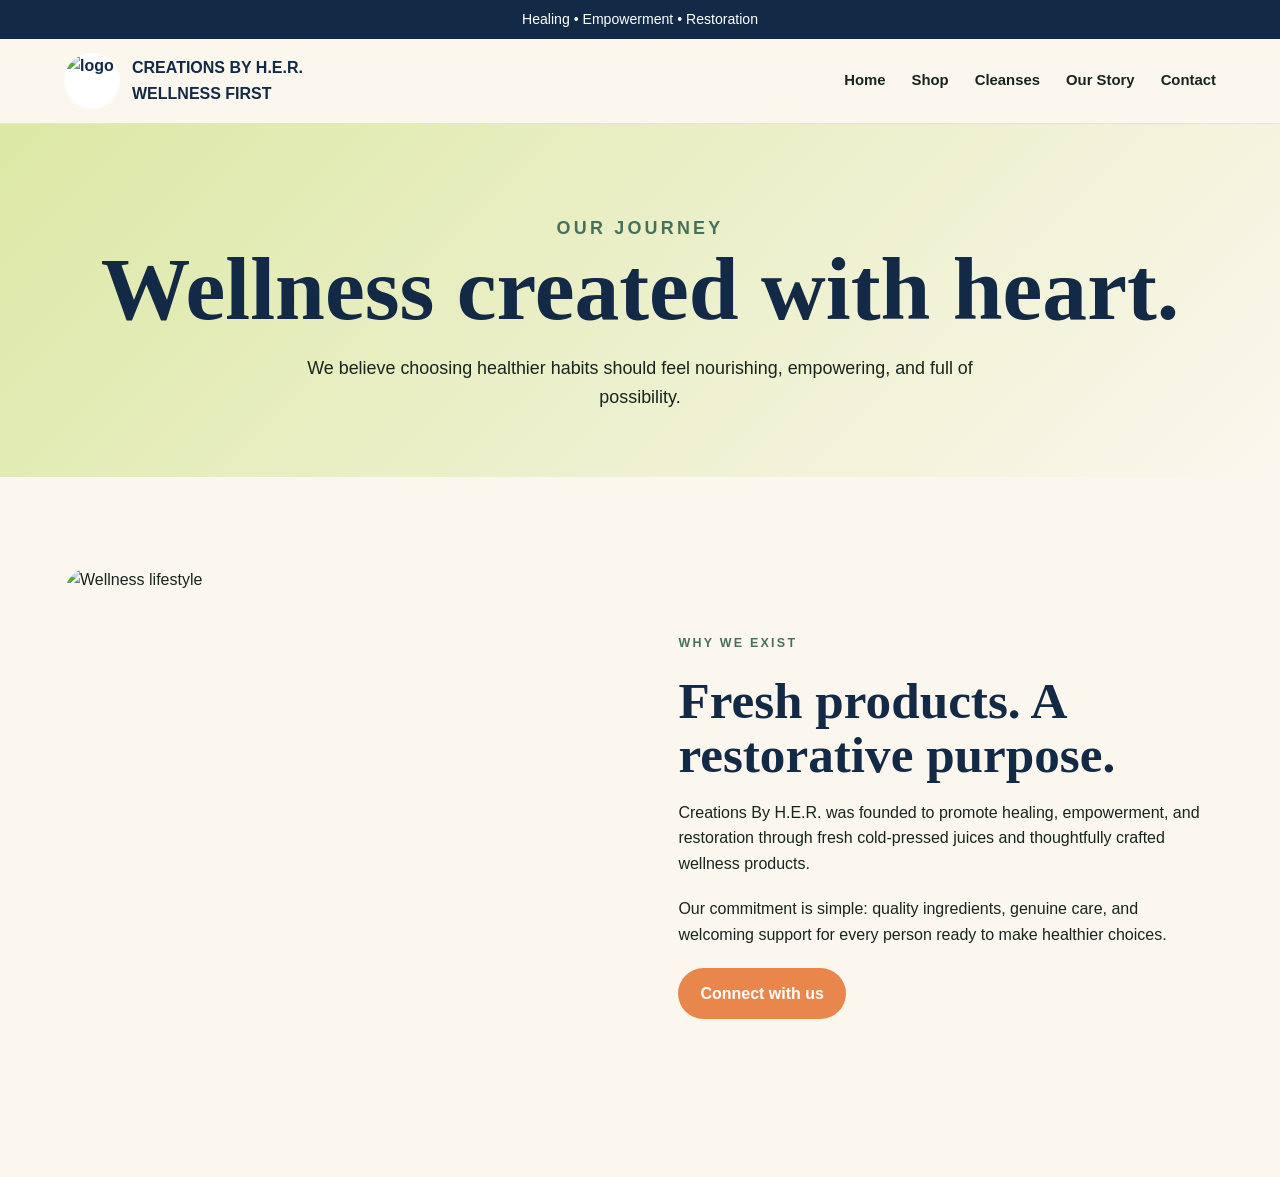
==== about.html @ ffa5297d "Add about.html for company story and mission" ====
<!doctype html><html lang="en"><head><meta charset="utf-8"><meta name="viewport" content="width=device-width,initial-scale=1"><title>Our Story | Creations By H.E.R.</title><link rel="stylesheet" href="styles.css"></head><body><div class="top">Healing • Empowerment • Restoration</div><header class="nav"><a class="brand" href="index.html"><img src="https://public.files.download.flockmail.com/12724410/2809197241012224_1" alt="logo"><span>CREATIONS BY H.E.R.<br>WELLNESS FIRST</span></a><nav class="links"><a href="index.html">Home</a><a href="shop.html">Shop</a><a href="cleanses.html">Cleanses</a><a href="about.html">Our Story</a><a href="contact.html">Contact</a></nav></header><main><section class="page-hero"><p class="eyebrow">Our journey</p><h1>Wellness created with heart.</h1><p>We believe choosing healthier habits should feel nourishing, empowering, and full of possibility.</p></section><section class="section"><div class="split"><img src="https://images.pexels.com/photos/6668918/pexels-photo-6668918.jpeg?auto=compress&cs=tinysrgb&w=1400" alt="Wellness lifestyle"><div><p class="eyebrow">Why we exist</p><h2>Fresh products. A restorative purpose.</h2><p>Creations By H.E.R. was founded to promote healing, empowerment, and restoration through fresh cold-pressed juices and thoughtfully crafted wellness products.</p><p>Our commitment is simple: quality ingredients, genuine care, and welcoming support for every person ready to make healthier choices.</p><a class="button" href="contact.html">Connect with us</a></div></div></section></main></body></html>
---- styles.css ----
:root{--navy:#132a46;--green:#47715a;--lime:#dce8a5;--cream:#fbf7ee;--orange:#e9864b;--ink:#17251e;--white:#fff;--shadow:0 18px 50px rgba(20,42,70,.12)}*{box-sizing:border-box}html{scroll-behavior:smooth}body{margin:0;font-family:Arial,sans-serif;color:var(--ink);background:var(--cream);line-height:1.6}h1,h2,h3{font-family:Georgia,serif;line-height:1.05;margin:0 0 18px;color:var(--navy)}h1{font-size:clamp(3rem,7vw,6.2rem)}h2{font-size:clamp(2.1rem,4vw,3.7rem)}h3{font-size:1.6rem}p{margin:0 0 20px}a{color:inherit}.top{background:var(--navy);color:#fff;text-align:center;padding:8px 20px;font-size:.88rem}.nav{position:sticky;top:0;z-index:9;background:rgba(251,247,238,.95);backdrop-filter:blur(10px);display:flex;align-items:center;justify-content:space-between;padding:14px 5vw;border-bottom:1px solid rgba(19,42,70,.1)}.brand{display:flex;align-items:center;gap:12px;text-decoration:none;font-weight:800;color:var(--navy)}.brand img{width:56px;height:56px;object-fit:contain;border-radius:50%;background:#fff}.links{display:flex;gap:26px;align-items:center}.links a{text-decoration:none;font-weight:700;font-size:.93rem}.button,.links .button{display:inline-block;background:var(--orange);color:#fff;padding:13px 22px;border-radius:999px;text-decoration:none;font-weight:800;border:0}.button.alt{background:var(--navy)}.hero{min-height:78vh;display:grid;grid-template-columns:1.05fr .95fr;align-items:center;padding:70px 5vw;gap:5vw;overflow:hidden}.eyebrow{text-transform:uppercase;letter-spacing:.18em;font-size:.78rem;font-weight:900;color:var(--green)}.hero p{font-size:1.18rem;max-width:620px}.hero-art{position:relative}.hero-art img{width:100%;height:620px;object-fit:cover;border-radius:48% 48% 18px 18px;box-shadow:var(--shadow)}.badge{position:absolute;left:-35px;bottom:36px;background:var(--lime);padding:22px;border-radius:50%;width:150px;height:150px;display:grid;place-items:center;text-align:center;font-weight:900;color:var(--navy);transform:rotate(-8deg)}.section{padding:90px 5vw}.section.white{background:#fff}.center{text-align:center;max-width:760px;margin:0 auto 45px}.grid{display:grid;grid-template-columns:repeat(3,1fr);gap:24px}.card{background:#fff;border-radius:22px;overflow:hidden;box-shadow:var(--shadow)}.card img{width:100%;height:250px;object-fit:cover}.card-body{padding:26px}.price{font-weight:900;color:var(--green)}.split{display:grid;grid-template-columns:1fr 1fr;gap:6vw;align-items:center}.split img{width:100%;height:520px;object-fit:cover;border-radius:28px}.strip{background:var(--green);color:#fff;padding:34px 5vw;display:flex;justify-content:space-between;align-items:center;gap:30px}.strip h2{color:#fff;margin:0}.quote{font-family:Georgia,serif;font-size:1.55rem}.page-hero{padding:90px 5vw 65px;background:linear-gradient(135deg,var(--lime),var(--cream));text-align:center}.page-hero p{max-width:690px;margin:auto;font-size:1.12rem}.contact-grid{display:grid;grid-template-columns:.8fr 1.2fr;gap:30px}.panel{background:#fff;padding:34px;border-radius:22px;box-shadow:var(--shadow)}label{display:block;font-weight:800;margin:10px 0 6px}input,textarea,select{width:100%;padding:14px;border:1px solid #cfd7d1;border-radius:10px;font:inherit;background:#fff}textarea{min-height:150px}.footer{background:var(--navy);color:#fff;padding:50px 5vw}.footer h3{color:#fff}.footer-grid{display:grid;grid-template-columns:2fr 1fr 1fr;gap:40px}.footer a{display:block;text-decoration:none;margin:8px 0}.muted{opacity:.75}.mobile{display:none}@media(max-width:800px){.links{display:none}.mobile{display:block}.hero,.split,.contact-grid{grid-template-columns:1fr}.hero{padding-top:45px}.hero-art img{height:440px}.badge{left:8px;width:120px;height:120px}.grid{grid-template-columns:1fr}.strip{display:block}.strip .button{margin-top:20px}.footer-grid{grid-template-columns:1fr}.section{padding:65px 6vw}.nav{padding-inline:6vw}.brand span{max-width:180px;line-height:1.1}}
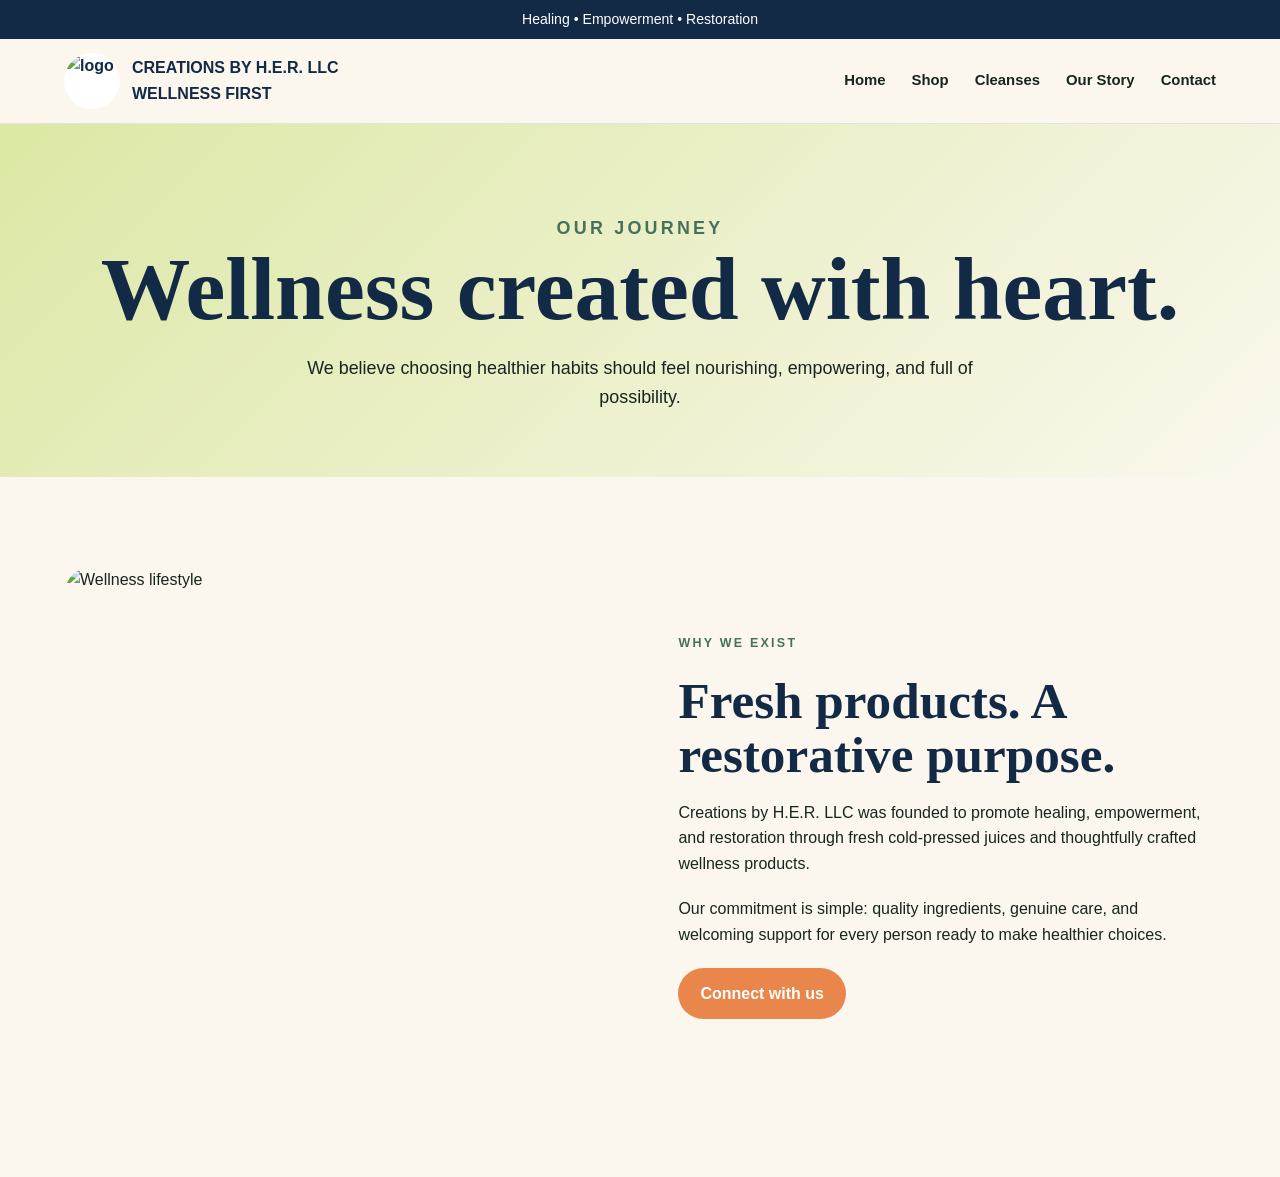
==== commit 7eac4761: "Use full LLC company name on about.html" ====
--- a/about.html
+++ b/about.html
@@ -1 +1 @@
-<!doctype html><html lang="en"><head><meta charset="utf-8"><meta name="viewport" content="width=device-width,initial-scale=1"><title>Our Story | Creations By H.E.R.</title><link rel="stylesheet" href="styles.css"></head><body><div class="top">Healing • Empowerment • Restoration</div><header class="nav"><a class="brand" href="index.html"><img src="https://public.files.download.flockmail.com/12724410/2809197241012224_1" alt="logo"><span>CREATIONS BY H.E.R.<br>WELLNESS FIRST</span></a><nav class="links"><a href="index.html">Home</a><a href="shop.html">Shop</a><a href="cleanses.html">Cleanses</a><a href="about.html">Our Story</a><a href="contact.html">Contact</a></nav></header><main><section class="page-hero"><p class="eyebrow">Our journey</p><h1>Wellness created with heart.</h1><p>We believe choosing healthier habits should feel nourishing, empowering, and full of possibility.</p></section><section class="section"><div class="split"><img src="https://images.pexels.com/photos/6668918/pexels-photo-6668918.jpeg?auto=compress&cs=tinysrgb&w=1400" alt="Wellness lifestyle"><div><p class="eyebrow">Why we exist</p><h2>Fresh products. A restorative purpose.</h2><p>Creations By H.E.R. was founded to promote healing, empowerment, and restoration through fresh cold-pressed juices and thoughtfully crafted wellness products.</p><p>Our commitment is simple: quality ingredients, genuine care, and welcoming support for every person ready to make healthier choices.</p><a class="button" href="contact.html">Connect with us</a></div></div></section></main></body></html>
+<!doctype html><html lang="en"><head><meta charset="utf-8"><meta name="viewport" content="width=device-width,initial-scale=1"><title>Our Story | Creations by H.E.R. LLC</title><link rel="stylesheet" href="styles.css"></head><body><div class="top">Healing • Empowerment • Restoration</div><header class="nav"><a class="brand" href="index.html"><img src="https://public.files.download.flockmail.com/12724410/2809197241012224_1" alt="logo"><span>CREATIONS BY H.E.R. LLC<br>WELLNESS FIRST</span></a><nav class="links"><a href="index.html">Home</a><a href="shop.html">Shop</a><a href="cleanses.html">Cleanses</a><a href="about.html">Our Story</a><a href="contact.html">Contact</a></nav></header><main><section class="page-hero"><p class="eyebrow">Our journey</p><h1>Wellness created with heart.</h1><p>We believe choosing healthier habits should feel nourishing, empowering, and full of possibility.</p></section><section class="section"><div class="split"><img src="assets/wellness.avif" alt="Wellness lifestyle"><div><p class="eyebrow">Why we exist</p><h2>Fresh products. A restorative purpose.</h2><p>Creations by H.E.R. LLC was founded to promote healing, empowerment, and restoration through fresh cold-pressed juices and thoughtfully crafted wellness products.</p><p>Our commitment is simple: quality ingredients, genuine care, and welcoming support for every person ready to make healthier choices.</p><a class="button" href="contact.html">Connect with us</a></div></div></section></main></body></html>
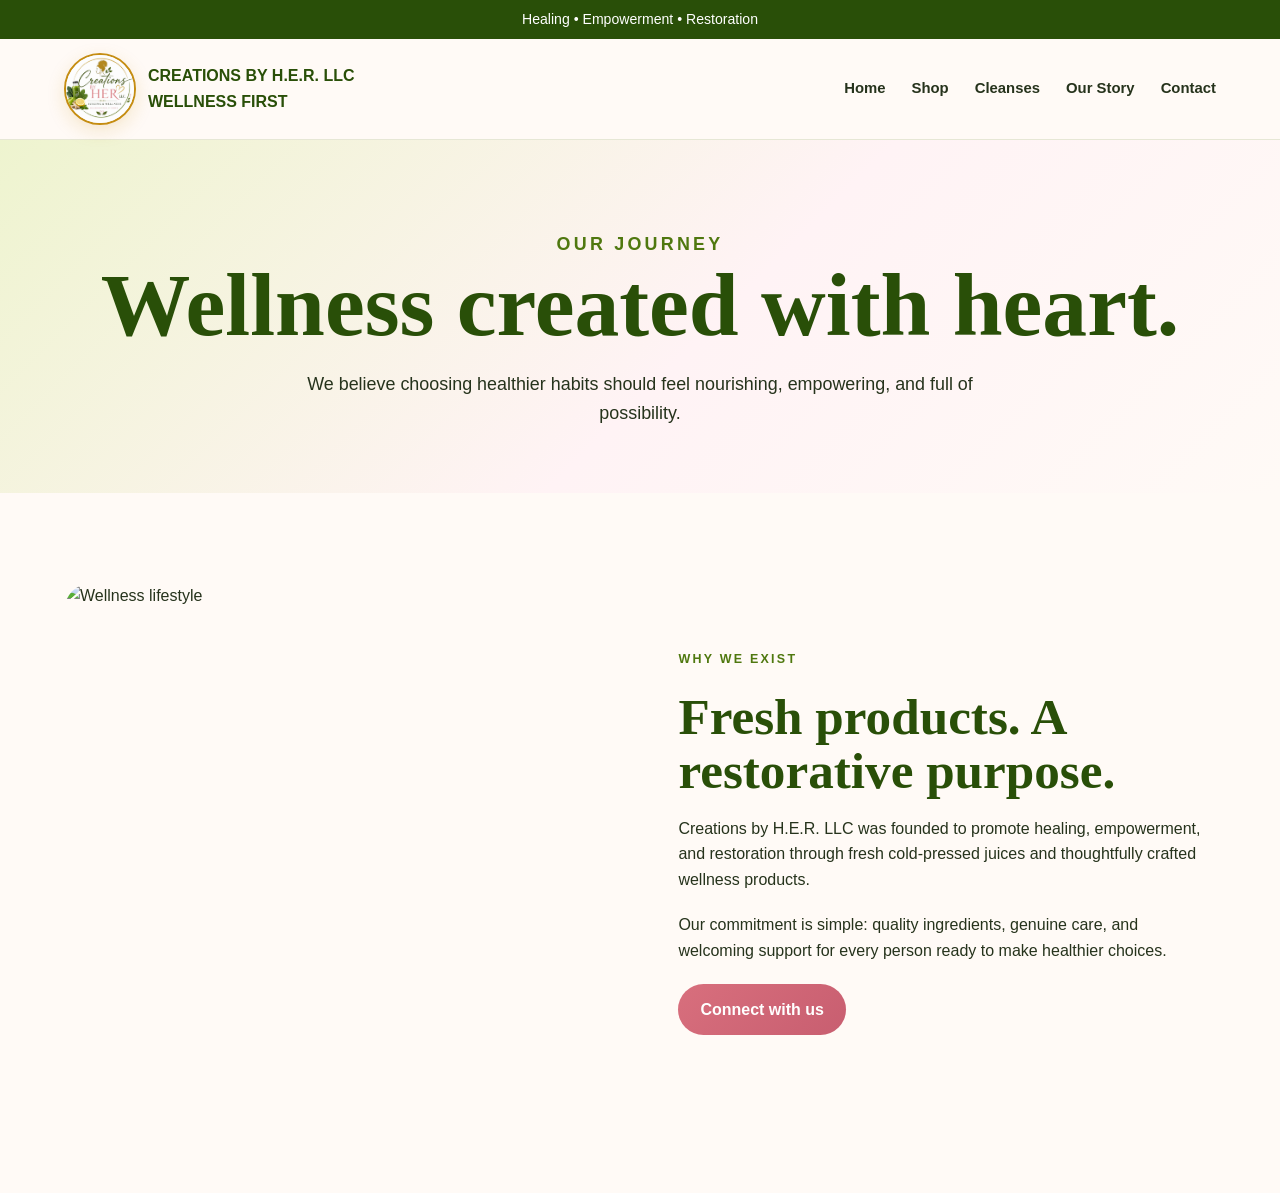
==== commit 474e2bc2: "Apply new logo and brand colors to about.html" ====
--- a/about.html
+++ b/about.html
@@ -1 +1 @@
-<!doctype html><html lang="en"><head><meta charset="utf-8"><meta name="viewport" content="width=device-width,initial-scale=1"><title>Our Story | Creations by H.E.R. LLC</title><link rel="stylesheet" href="styles.css"></head><body><div class="top">Healing • Empowerment • Restoration</div><header class="nav"><a class="brand" href="index.html"><img src="https://public.files.download.flockmail.com/12724410/2809197241012224_1" alt="logo"><span>CREATIONS BY H.E.R. LLC<br>WELLNESS FIRST</span></a><nav class="links"><a href="index.html">Home</a><a href="shop.html">Shop</a><a href="cleanses.html">Cleanses</a><a href="about.html">Our Story</a><a href="contact.html">Contact</a></nav></header><main><section class="page-hero"><p class="eyebrow">Our journey</p><h1>Wellness created with heart.</h1><p>We believe choosing healthier habits should feel nourishing, empowering, and full of possibility.</p></section><section class="section"><div class="split"><img src="assets/wellness.avif" alt="Wellness lifestyle"><div><p class="eyebrow">Why we exist</p><h2>Fresh products. A restorative purpose.</h2><p>Creations by H.E.R. LLC was founded to promote healing, empowerment, and restoration through fresh cold-pressed juices and thoughtfully crafted wellness products.</p><p>Our commitment is simple: quality ingredients, genuine care, and welcoming support for every person ready to make healthier choices.</p><a class="button" href="contact.html">Connect with us</a></div></div></section></main></body></html>
+<!doctype html><html lang="en"><head><meta charset="utf-8"><meta name="viewport" content="width=device-width,initial-scale=1"><title>Our Story | Creations by H.E.R. LLC</title><link rel="stylesheet" href="styles.css"></head><body><div class="top">Healing • Empowerment • Restoration</div><header class="nav"><a class="brand" href="index.html"><img src="assets/new-logo.svg" alt="Creations by H.E.R. LLC logo"><span>CREATIONS BY H.E.R. LLC<br>WELLNESS FIRST</span></a><nav class="links"><a href="index.html">Home</a><a href="shop.html">Shop</a><a href="cleanses.html">Cleanses</a><a href="about.html">Our Story</a><a href="contact.html">Contact</a></nav></header><main><section class="page-hero"><p class="eyebrow">Our journey</p><h1>Wellness created with heart.</h1><p>We believe choosing healthier habits should feel nourishing, empowering, and full of possibility.</p></section><section class="section"><div class="split"><img src="assets/wellness.avif" alt="Wellness lifestyle"><div><p class="eyebrow">Why we exist</p><h2>Fresh products. A restorative purpose.</h2><p>Creations by H.E.R. LLC was founded to promote healing, empowerment, and restoration through fresh cold-pressed juices and thoughtfully crafted wellness products.</p><p>Our commitment is simple: quality ingredients, genuine care, and welcoming support for every person ready to make healthier choices.</p><a class="button" href="contact.html">Connect with us</a></div></div></section></main></body></html>
--- a/styles.css
+++ b/styles.css
@@ -1 +1 @@
-:root{--navy:#132a46;--green:#47715a;--lime:#dce8a5;--cream:#fbf7ee;--orange:#e9864b;--ink:#17251e;--white:#fff;--shadow:0 18px 50px rgba(20,42,70,.12)}*{box-sizing:border-box}html{scroll-behavior:smooth}body{margin:0;font-family:Arial,sans-serif;color:var(--ink);background:var(--cream);line-height:1.6}h1,h2,h3{font-family:Georgia,serif;line-height:1.05;margin:0 0 18px;color:var(--navy)}h1{font-size:clamp(3rem,7vw,6.2rem)}h2{font-size:clamp(2.1rem,4vw,3.7rem)}h3{font-size:1.6rem}p{margin:0 0 20px}a{color:inherit}.top{background:var(--navy);color:#fff;text-align:center;padding:8px 20px;font-size:.88rem}.nav{position:sticky;top:0;z-index:9;background:rgba(251,247,238,.95);backdrop-filter:blur(10px);display:flex;align-items:center;justify-content:space-between;padding:14px 5vw;border-bottom:1px solid rgba(19,42,70,.1)}.brand{display:flex;align-items:center;gap:12px;text-decoration:none;font-weight:800;color:var(--navy)}.brand img{width:56px;height:56px;object-fit:contain;border-radius:50%;background:#fff}.links{display:flex;gap:26px;align-items:center}.links a{text-decoration:none;font-weight:700;font-size:.93rem}.button,.links .button{display:inline-block;background:var(--orange);color:#fff;padding:13px 22px;border-radius:999px;text-decoration:none;font-weight:800;border:0}.button.alt{background:var(--navy)}.hero{min-height:78vh;display:grid;grid-template-columns:1.05fr .95fr;align-items:center;padding:70px 5vw;gap:5vw;overflow:hidden}.eyebrow{text-transform:uppercase;letter-spacing:.18em;font-size:.78rem;font-weight:900;color:var(--green)}.hero p{font-size:1.18rem;max-width:620px}.hero-art{position:relative}.hero-art img{width:100%;height:620px;object-fit:cover;border-radius:48% 48% 18px 18px;box-shadow:var(--shadow)}.badge{position:absolute;left:-35px;bottom:36px;background:var(--lime);padding:22px;border-radius:50%;width:150px;height:150px;display:grid;place-items:center;text-align:center;font-weight:900;color:var(--navy);transform:rotate(-8deg)}.section{padding:90px 5vw}.section.white{background:#fff}.center{text-align:center;max-width:760px;margin:0 auto 45px}.grid{display:grid;grid-template-columns:repeat(3,1fr);gap:24px}.card{background:#fff;border-radius:22px;overflow:hidden;box-shadow:var(--shadow)}.card img{width:100%;height:250px;object-fit:cover}.card-body{padding:26px}.price{font-weight:900;color:var(--green)}.split{display:grid;grid-template-columns:1fr 1fr;gap:6vw;align-items:center}.split img{width:100%;height:520px;object-fit:cover;border-radius:28px}.strip{background:var(--green);color:#fff;padding:34px 5vw;display:flex;justify-content:space-between;align-items:center;gap:30px}.strip h2{color:#fff;margin:0}.quote{font-family:Georgia,serif;font-size:1.55rem}.page-hero{padding:90px 5vw 65px;background:linear-gradient(135deg,var(--lime),var(--cream));text-align:center}.page-hero p{max-width:690px;margin:auto;font-size:1.12rem}.contact-grid{display:grid;grid-template-columns:.8fr 1.2fr;gap:30px}.panel{background:#fff;padding:34px;border-radius:22px;box-shadow:var(--shadow)}label{display:block;font-weight:800;margin:10px 0 6px}input,textarea,select{width:100%;padding:14px;border:1px solid #cfd7d1;border-radius:10px;font:inherit;background:#fff}textarea{min-height:150px}.footer{background:var(--navy);color:#fff;padding:50px 5vw}.footer h3{color:#fff}.footer-grid{display:grid;grid-template-columns:2fr 1fr 1fr;gap:40px}.footer a{display:block;text-decoration:none;margin:8px 0}.muted{opacity:.75}.mobile{display:none}@media(max-width:800px){.links{display:none}.mobile{display:block}.hero,.split,.contact-grid{grid-template-columns:1fr}.hero{padding-top:45px}.hero-art img{height:440px}.badge{left:8px;width:120px;height:120px}.grid{grid-template-columns:1fr}.strip{display:block}.strip .button{margin-top:20px}.footer-grid{grid-template-columns:1fr}.section{padding:65px 6vw}.nav{padding-inline:6vw}.brand span{max-width:180px;line-height:1.1}}
+:root{--navy:#294f08;--green:#4f780f;--lime:#eef4cf;--cream:#fffaf6;--orange:#d86f7d;--ink:#26331c;--gold:#c58d12;--white:#fff;--shadow:0 18px 50px rgba(54,78,20,.14)}*{box-sizing:border-box}html{scroll-behavior:smooth}body{margin:0;font-family:Arial,sans-serif;color:var(--ink);background:var(--cream);line-height:1.6}h1,h2,h3{font-family:Georgia,serif;line-height:1.05;margin:0 0 18px;color:var(--navy)}h1{font-size:clamp(3rem,7vw,6.2rem)}h2{font-size:clamp(2.1rem,4vw,3.7rem)}h3{font-size:1.6rem}p{margin:0 0 20px}a{color:inherit}.top{background:var(--navy);color:#fff;text-align:center;padding:8px 20px;font-size:.88rem}.nav{position:sticky;top:0;z-index:9;background:rgba(255,250,246,.96);backdrop-filter:blur(10px);display:flex;align-items:center;justify-content:space-between;padding:14px 5vw;border-bottom:1px solid rgba(79,120,15,.14)}.brand{display:flex;align-items:center;gap:12px;text-decoration:none;font-weight:800;color:var(--navy)}.brand img{width:72px;height:72px;object-fit:contain;border-radius:50%;background:#fff;border:2px solid var(--gold);box-shadow:0 6px 18px rgba(197,141,18,.18)}.links{display:flex;gap:26px;align-items:center}.links a{text-decoration:none;font-weight:700;font-size:.93rem}.button,.links .button{display:inline-block;background:linear-gradient(135deg,var(--orange),#c85e70);color:#fff;padding:13px 22px;border-radius:999px;text-decoration:none;font-weight:800;border:0}.button.alt{background:var(--navy)}.hero{min-height:78vh;display:grid;grid-template-columns:1.05fr .95fr;align-items:center;padding:70px 5vw;gap:5vw;overflow:hidden}.eyebrow{text-transform:uppercase;letter-spacing:.18em;font-size:.78rem;font-weight:900;color:var(--green)}.hero p{font-size:1.18rem;max-width:620px}.hero-art{position:relative}.hero-art img{width:100%;height:620px;object-fit:cover;border-radius:48% 48% 18px 18px;box-shadow:var(--shadow)}.badge{position:absolute;left:-35px;bottom:36px;background:var(--lime);padding:22px;border-radius:50%;width:150px;height:150px;display:grid;place-items:center;text-align:center;font-weight:900;color:var(--navy);transform:rotate(-8deg)}.section{padding:90px 5vw}.section.white{background:#fff}.center{text-align:center;max-width:760px;margin:0 auto 45px}.grid{display:grid;grid-template-columns:repeat(3,1fr);gap:24px}.card{background:#fff;border-radius:22px;overflow:hidden;box-shadow:var(--shadow)}.card img{width:100%;height:250px;object-fit:cover}.card-body{padding:26px}.price{font-weight:900;color:var(--green)}.split{display:grid;grid-template-columns:1fr 1fr;gap:6vw;align-items:center}.split img{width:100%;height:520px;object-fit:cover;border-radius:28px}.strip{background:var(--green);color:#fff;padding:34px 5vw;display:flex;justify-content:space-between;align-items:center;gap:30px}.strip h2{color:#fff;margin:0}.quote{font-family:Georgia,serif;font-size:1.55rem}.page-hero{padding:90px 5vw 65px;background:linear-gradient(135deg,var(--lime),#fff3f5 55%,var(--cream));text-align:center}.page-hero p{max-width:690px;margin:auto;font-size:1.12rem}.contact-grid{display:grid;grid-template-columns:.8fr 1.2fr;gap:30px}.panel{background:#fff;padding:34px;border-radius:22px;box-shadow:var(--shadow)}label{display:block;font-weight:800;margin:10px 0 6px}input,textarea,select{width:100%;padding:14px;border:1px solid #cfd7d1;border-radius:10px;font:inherit;background:#fff}textarea{min-height:150px}.footer{background:var(--navy);color:#fff;padding:50px 5vw}.footer h3{color:#fff}.footer-grid{display:grid;grid-template-columns:2fr 1fr 1fr;gap:40px}.footer a{display:block;text-decoration:none;margin:8px 0}.muted{opacity:.75}.mobile{display:none}@media(max-width:800px){.links{display:none}.mobile{display:block}.hero,.split,.contact-grid{grid-template-columns:1fr}.hero{padding-top:45px}.hero-art img{height:440px}.badge{left:8px;width:120px;height:120px}.grid{grid-template-columns:1fr}.strip{display:block}.strip .button{margin-top:20px}.footer-grid{grid-template-columns:1fr}.section{padding:65px 6vw}.nav{padding-inline:6vw}.brand span{max-width:180px;line-height:1.1}}
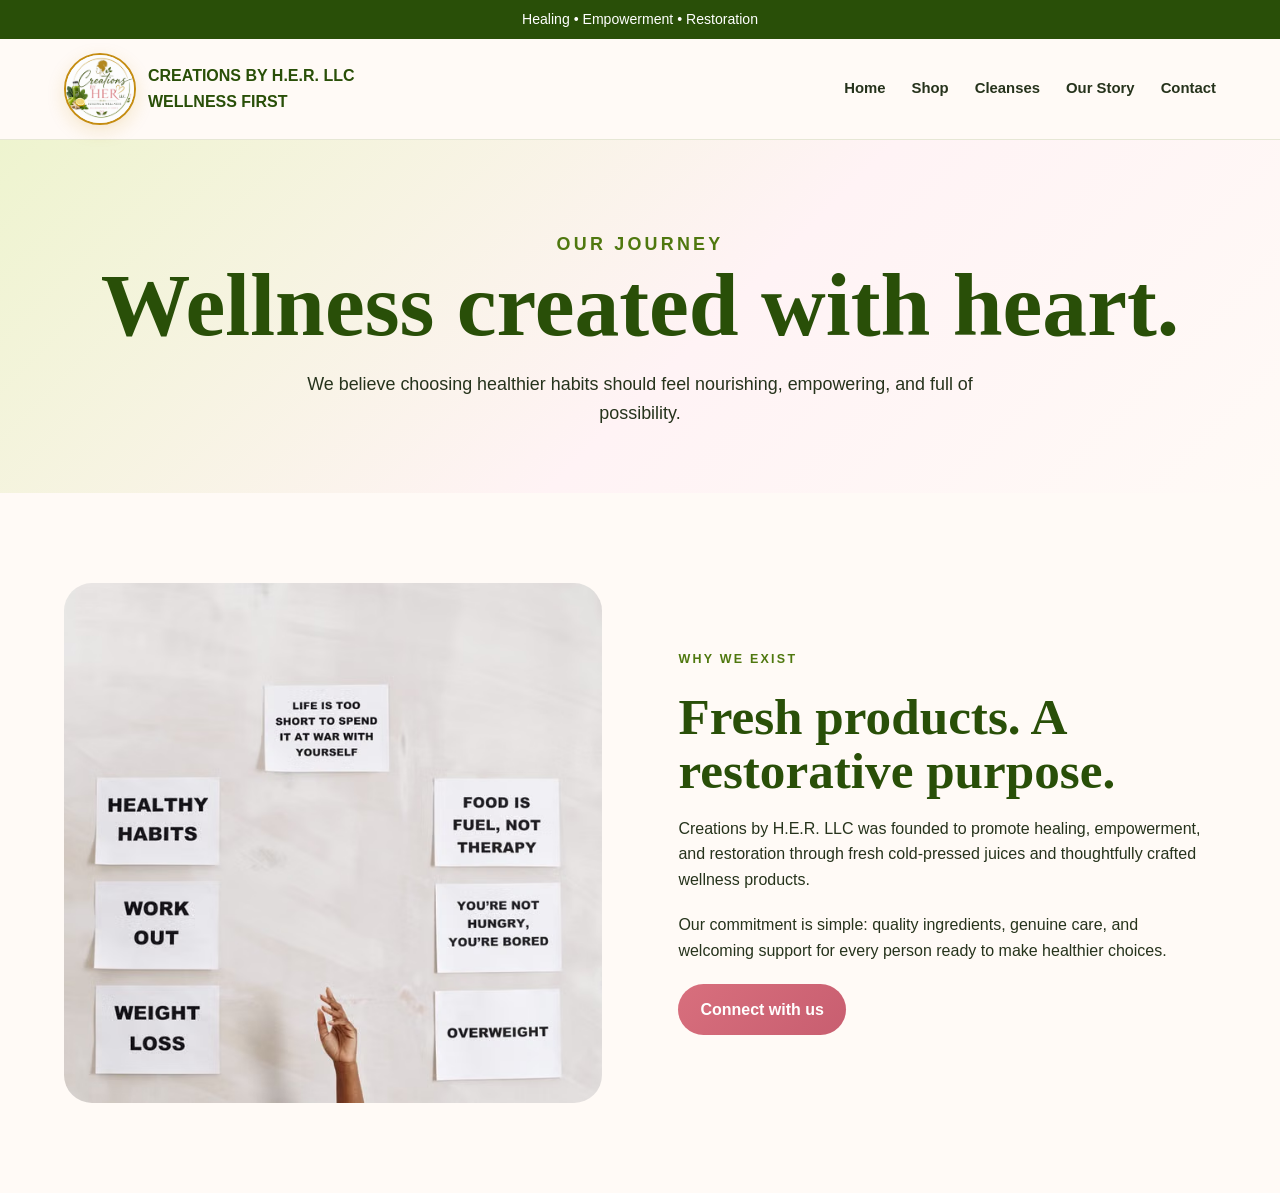
==== commit 6bc51ffe: "Update about.html" ====
--- a/about.html
+++ b/about.html
@@ -1 +1 @@
-<!doctype html><html lang="en"><head><meta charset="utf-8"><meta name="viewport" content="width=device-width,initial-scale=1"><title>Our Story | Creations by H.E.R. LLC</title><link rel="stylesheet" href="styles.css"></head><body><div class="top">Healing • Empowerment • Restoration</div><header class="nav"><a class="brand" href="index.html"><img src="assets/new-logo.svg" alt="Creations by H.E.R. LLC logo"><span>CREATIONS BY H.E.R. LLC<br>WELLNESS FIRST</span></a><nav class="links"><a href="index.html">Home</a><a href="shop.html">Shop</a><a href="cleanses.html">Cleanses</a><a href="about.html">Our Story</a><a href="contact.html">Contact</a></nav></header><main><section class="page-hero"><p class="eyebrow">Our journey</p><h1>Wellness created with heart.</h1><p>We believe choosing healthier habits should feel nourishing, empowering, and full of possibility.</p></section><section class="section"><div class="split"><img src="assets/wellness.avif" alt="Wellness lifestyle"><div><p class="eyebrow">Why we exist</p><h2>Fresh products. A restorative purpose.</h2><p>Creations by H.E.R. LLC was founded to promote healing, empowerment, and restoration through fresh cold-pressed juices and thoughtfully crafted wellness products.</p><p>Our commitment is simple: quality ingredients, genuine care, and welcoming support for every person ready to make healthier choices.</p><a class="button" href="contact.html">Connect with us</a></div></div></section></main></body></html>
+<!doctype html><html lang="en"><head><meta charset="utf-8"><meta name="viewport" content="width=device-width,initial-scale=1"><title>Our Story | Creations by H.E.R. LLC</title><link rel="stylesheet" href="styles.css?v=mobile1"></head><body><div class="top">Healing • Empowerment • Restoration</div><header class="nav"><a class="brand" href="index.html"><img src="assets/new-logo.svg?v=brand2" alt="Creations by H.E.R. LLC logo"><span>CREATIONS BY H.E.R. LLC<br>WELLNESS FIRST</span></a><nav class="links"><a href="index.html">Home</a><a href="shop.html">Shop</a><a href="cleanses.html">Cleanses</a><a href="about.html">Our Story</a><a href="contact.html">Contact</a></nav><button class="mobile-menu-toggle" type="button" aria-expanded="false">Menu</button></header><main><section class="page-hero"><p class="eyebrow">Our journey</p><h1>Wellness created with heart.</h1><p>We believe choosing healthier habits should feel nourishing, empowering, and full of possibility.</p></section><section class="section"><div class="split"><img src="assets/wellness.svg?v=images1" alt="Wellness lifestyle"><div><p class="eyebrow">Why we exist</p><h2>Fresh products. A restorative purpose.</h2><p>Creations by H.E.R. LLC was founded to promote healing, empowerment, and restoration through fresh cold-pressed juices and thoughtfully crafted wellness products.</p><p>Our commitment is simple: quality ingredients, genuine care, and welcoming support for every person ready to make healthier choices.</p><a class="button" href="contact.html">Connect with us</a></div></div></section></main><script src="site.js?v=mobile1"></script></body></html>
--- a/styles.css
+++ b/styles.css
@@ -1 +1,3 @@
 :root{--navy:#294f08;--green:#4f780f;--lime:#eef4cf;--cream:#fffaf6;--orange:#d86f7d;--ink:#26331c;--gold:#c58d12;--white:#fff;--shadow:0 18px 50px rgba(54,78,20,.14)}*{box-sizing:border-box}html{scroll-behavior:smooth}body{margin:0;font-family:Arial,sans-serif;color:var(--ink);background:var(--cream);line-height:1.6}h1,h2,h3{font-family:Georgia,serif;line-height:1.05;margin:0 0 18px;color:var(--navy)}h1{font-size:clamp(3rem,7vw,6.2rem)}h2{font-size:clamp(2.1rem,4vw,3.7rem)}h3{font-size:1.6rem}p{margin:0 0 20px}a{color:inherit}.top{background:var(--navy);color:#fff;text-align:center;padding:8px 20px;font-size:.88rem}.nav{position:sticky;top:0;z-index:9;background:rgba(255,250,246,.96);backdrop-filter:blur(10px);display:flex;align-items:center;justify-content:space-between;padding:14px 5vw;border-bottom:1px solid rgba(79,120,15,.14)}.brand{display:flex;align-items:center;gap:12px;text-decoration:none;font-weight:800;color:var(--navy)}.brand img{width:72px;height:72px;object-fit:contain;border-radius:50%;background:#fff;border:2px solid var(--gold);box-shadow:0 6px 18px rgba(197,141,18,.18)}.links{display:flex;gap:26px;align-items:center}.links a{text-decoration:none;font-weight:700;font-size:.93rem}.button,.links .button{display:inline-block;background:linear-gradient(135deg,var(--orange),#c85e70);color:#fff;padding:13px 22px;border-radius:999px;text-decoration:none;font-weight:800;border:0}.button.alt{background:var(--navy)}.hero{min-height:78vh;display:grid;grid-template-columns:1.05fr .95fr;align-items:center;padding:70px 5vw;gap:5vw;overflow:hidden}.eyebrow{text-transform:uppercase;letter-spacing:.18em;font-size:.78rem;font-weight:900;color:var(--green)}.hero p{font-size:1.18rem;max-width:620px}.hero-art{position:relative}.hero-art img{width:100%;height:620px;object-fit:cover;border-radius:48% 48% 18px 18px;box-shadow:var(--shadow)}.badge{position:absolute;left:-35px;bottom:36px;background:var(--lime);padding:22px;border-radius:50%;width:150px;height:150px;display:grid;place-items:center;text-align:center;font-weight:900;color:var(--navy);transform:rotate(-8deg)}.section{padding:90px 5vw}.section.white{background:#fff}.center{text-align:center;max-width:760px;margin:0 auto 45px}.grid{display:grid;grid-template-columns:repeat(3,1fr);gap:24px}.card{background:#fff;border-radius:22px;overflow:hidden;box-shadow:var(--shadow)}.card img{width:100%;height:250px;object-fit:cover}.card-body{padding:26px}.price{font-weight:900;color:var(--green)}.split{display:grid;grid-template-columns:1fr 1fr;gap:6vw;align-items:center}.split img{width:100%;height:520px;object-fit:cover;border-radius:28px}.strip{background:var(--green);color:#fff;padding:34px 5vw;display:flex;justify-content:space-between;align-items:center;gap:30px}.strip h2{color:#fff;margin:0}.quote{font-family:Georgia,serif;font-size:1.55rem}.page-hero{padding:90px 5vw 65px;background:linear-gradient(135deg,var(--lime),#fff3f5 55%,var(--cream));text-align:center}.page-hero p{max-width:690px;margin:auto;font-size:1.12rem}.contact-grid{display:grid;grid-template-columns:.8fr 1.2fr;gap:30px}.panel{background:#fff;padding:34px;border-radius:22px;box-shadow:var(--shadow)}label{display:block;font-weight:800;margin:10px 0 6px}input,textarea,select{width:100%;padding:14px;border:1px solid #cfd7d1;border-radius:10px;font:inherit;background:#fff}textarea{min-height:150px}.footer{background:var(--navy);color:#fff;padding:50px 5vw}.footer h3{color:#fff}.footer-grid{display:grid;grid-template-columns:2fr 1fr 1fr;gap:40px}.footer a{display:block;text-decoration:none;margin:8px 0}.muted{opacity:.75}.mobile{display:none}@media(max-width:800px){.links{display:none}.mobile{display:block}.hero,.split,.contact-grid{grid-template-columns:1fr}.hero{padding-top:45px}.hero-art img{height:440px}.badge{left:8px;width:120px;height:120px}.grid{grid-template-columns:1fr}.strip{display:block}.strip .button{margin-top:20px}.footer-grid{grid-template-columns:1fr}.section{padding:65px 6vw}.nav{padding-inline:6vw}.brand span{max-width:180px;line-height:1.1}}
+:root{--mobile-menu-fix:1}
+.mobile-menu-toggle{display:none;background:var(--navy);color:#fff;border:0;border-radius:999px;padding:11px 16px;font:800 .92rem Arial,sans-serif;cursor:pointer}.mobile-menu-toggle:focus-visible{outline:3px solid var(--gold);outline-offset:3px}@media(max-width:800px){.nav{padding-inline:4vw;flex-wrap:wrap}.brand img{width:58px;height:58px}.brand span{max-width:170px;line-height:1.1;font-size:.82rem}.mobile-menu-toggle{display:inline-flex;align-items:center;justify-content:center}.nav .links{display:none;order:3;width:100%;padding:14px 0 4px;flex-direction:column;align-items:stretch;gap:6px}.nav.menu-open .links{display:flex}.links a{display:block;padding:12px 14px;border-radius:10px}.links a:hover,.links a:focus-visible{background:var(--lime)}.links .button{text-align:center;margin-top:4px}.hero{padding-top:40px;gap:38px;overflow:visible}.hero-art{display:flex;flex-direction:column}.hero-art img{height:420px;border-radius:28px}.hero-art .badge{position:static;order:2;transform:none;width:auto;height:auto;max-width:280px;margin:16px auto 0;padding:12px 20px;border-radius:999px;display:block}}@media(max-width:430px){.nav{gap:8px}.brand{gap:8px}.brand img{width:50px;height:50px}.brand span{max-width:145px;font-size:.72rem}.mobile-menu-toggle{padding:10px 13px}.hero{padding-inline:6vw}.hero-art img{height:360px}}
